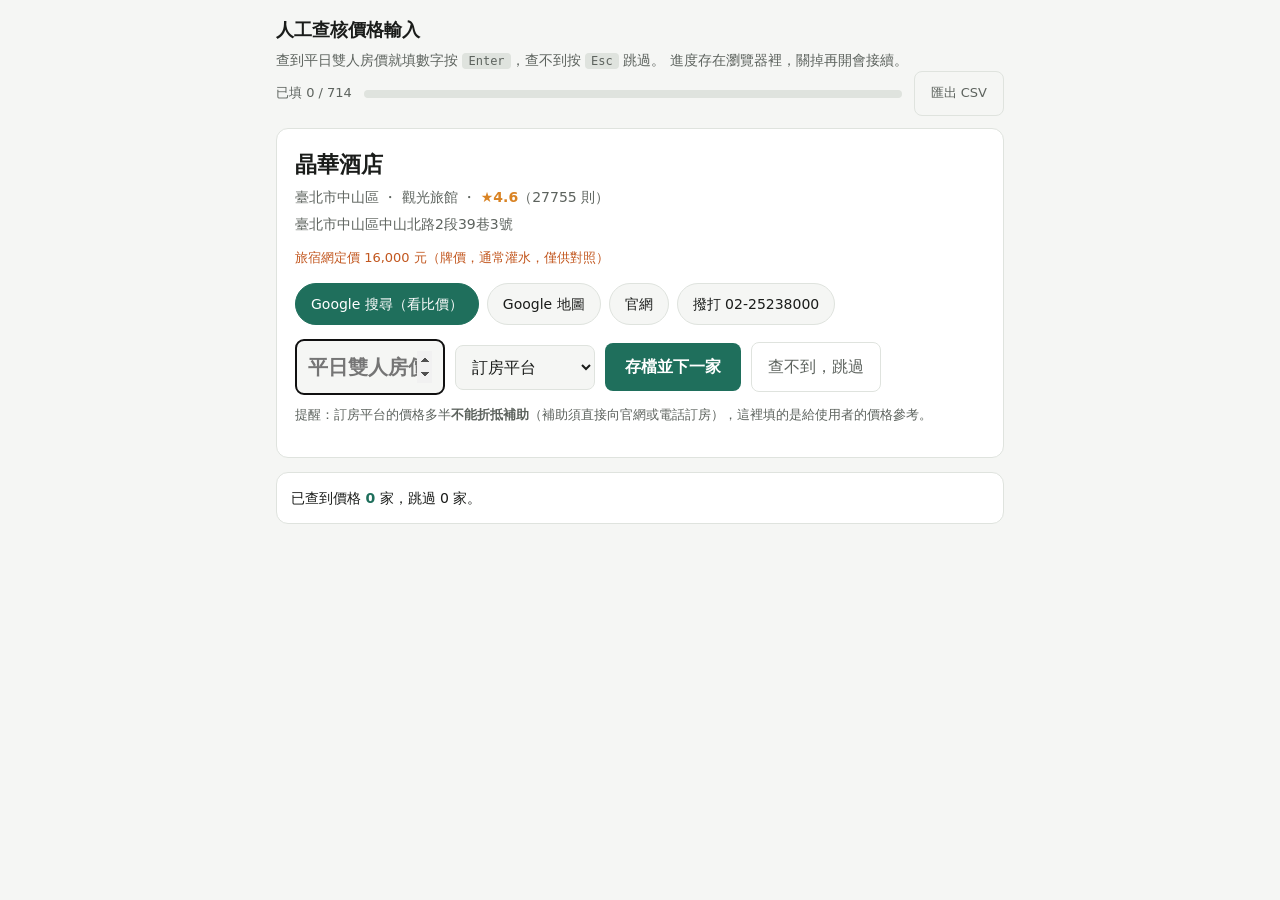
==== overrides/entry.html @ bee87e1b "feat: 訂房平台平日報價管線（SerpApi Google Hotels）＋人工輸入工具 使用者指出重複的事該由機器做 —— 同意。自己寫程式大量查 Google 會撞機器人 偵測，那條線不跨；但" ====
<!DOCTYPE html>
<html lang="zh-Hant">
<head>
<meta charset="utf-8">
<meta name="viewport" content="width=device-width, initial-scale=1">
<title>人工查核價格輸入</title>
<style>
:root{--bg:#f5f6f4;--panel:#fff;--ink:#1a1c1a;--ink2:#5d635e;--line:#dfe3de;
      --brand:#1f6f5c;--accent:#c2571f}
@media (prefers-color-scheme:dark){:root{--bg:#14171a;--panel:#1c2024;--ink:#e8ecea;
      --ink2:#9aa5a0;--line:#2c3238;--brand:#4bbf9e;--accent:#e08a4e}}
*{box-sizing:border-box}
body{margin:0;background:var(--bg);color:var(--ink);
     font:16px/1.6 "Noto Sans TC","PingFang TC","Microsoft JhengHei",system-ui,sans-serif}
.wrap{max-width:760px;margin:0 auto;padding:16px}
h1{font-size:18px;margin:0 0 4px}
.bar{display:flex;align-items:center;gap:12px;flex-wrap:wrap;margin-bottom:12px;
     font-size:13px;color:var(--ink2)}
.prog{flex:1 1 200px;height:8px;background:var(--line);border-radius:99px;overflow:hidden}
.prog i{display:block;height:100%;background:var(--brand)}
.card{background:var(--panel);border:1px solid var(--line);border-radius:12px;padding:18px}
.name{font-size:22px;font-weight:700;margin:0}
.meta{color:var(--ink2);font-size:14px;margin:4px 0 0}
.star{color:#d98324;font-weight:700}
.rack{color:var(--accent);font-size:13px}
.links{display:flex;flex-wrap:wrap;gap:8px;margin:14px 0}
.links a,.links button{font:inherit;font-size:14px;padding:9px 15px;border-radius:99px;
     text-decoration:none;border:1px solid var(--line);background:var(--bg);color:var(--ink);cursor:pointer}
.links a.pri{background:var(--brand);color:#fff;border-color:var(--brand)}
.row{display:flex;gap:10px;align-items:center;flex-wrap:wrap;margin-top:14px}
input[type=number],select{font:inherit;padding:11px 12px;border:1px solid var(--line);
     border-radius:8px;background:var(--bg);color:var(--ink)}
input[type=number]{width:150px;font-size:20px;text-align:right;font-weight:700}
button.go{background:var(--brand);color:#fff;border:0;border-radius:8px;padding:11px 20px;
     font:inherit;font-weight:700;cursor:pointer}
button.skip{background:transparent;border:1px solid var(--line);color:var(--ink2);
     border-radius:8px;padding:11px 16px;font:inherit;cursor:pointer}
.hint{font-size:13px;color:var(--ink2);margin-top:10px}
.done{background:var(--panel);border:1px solid var(--line);border-radius:12px;
      padding:14px;margin-top:14px;font-size:14px}
.done b{color:var(--brand)}
table{width:100%;border-collapse:collapse;font-size:13px;margin-top:8px}
td,th{border-bottom:1px solid var(--line);padding:4px 6px;text-align:left}
kbd{background:var(--line);border-radius:4px;padding:1px 6px;font-size:12px}
</style>
</head>
<body>
<div class="wrap">
  <h1>人工查核價格輸入</h1>
  <p class="meta">查到平日雙人房價就填數字按 <kbd>Enter</kbd>，查不到按 <kbd>Esc</kbd> 跳過。
     進度存在瀏覽器裡，關掉再開會接續。</p>

  <div class="bar">
    <span id="count"></span>
    <span class="prog"><i id="bar" style="width:0"></i></span>
    <button class="skip" id="export">匯出 CSV</button>
  </div>

  <div class="card" id="card"></div>

  <div class="done" id="done"></div>
</div>

<script>
// 待填清單由 scripts/manual.py 產生，已依 Google 評論數由多到少排序，
// 先填的是最多人會點進去看的那些。
let LIST = [], idx = 0;
const KEY = 'stay-price-entry';
const saved = JSON.parse(localStorage.getItem(KEY) || '{}');

fetch('pending.json').then(r => r.json()).then(d => { LIST = d; next(); });

function remaining() { return LIST.filter(x => !saved[x.id]); }

function next() {
  const left = remaining();
  const total = LIST.length, done = total - left.length;
  document.getElementById('count').textContent = '已填 ' + done + ' / ' + total;
  document.getElementById('bar').style.width = (done / total * 100) + '%';
  renderDone();

  if (!left.length) {
    document.getElementById('card').innerHTML = '<p class="name">全部處理完了 🎉</p>' +
      '<p class="meta">按上面的「匯出 CSV」把結果存下來。</p>';
    return;
  }
  const s = left[0];
  const q = encodeURIComponent(s.name + ' ' + (s.where || ''));
  document.getElementById('card').innerHTML =
    '<p class="name">' + esc(s.name) + '</p>' +
    '<p class="meta">' + esc(s.where) + ' ・ ' + esc(s.kind) +
      (s.rating ? ' ・ <span class="star">★' + s.rating + '</span>（' + s.reviews + ' 則）' : '') +
      '</p>' +
    '<p class="meta">' + esc(s.addr || '') + '</p>' +
    (s.rack ? '<p class="rack">旅宿網定價 ' + s.rack.toLocaleString() +
              ' 元（牌價，通常灌水，僅供對照）</p>' : '') +
    '<div class="links">' +
      '<a class="pri" target="_blank" rel="noopener" href="https://www.google.com/search?q=' + q + '">Google 搜尋（看比價）</a>' +
      (s.maps ? '<a target="_blank" rel="noopener" href="' + esc(s.maps) + '">Google 地圖</a>' : '') +
      (s.web ? '<a target="_blank" rel="noopener" href="' + esc(s.web) + '">官網</a>' : '') +
      (s.tel ? '<a href="tel:' + esc(s.tel) + '">撥打 ' + esc(s.tel_raw || s.tel) + '</a>' : '') +
    '</div>' +
    '<div class="row">' +
      '<input type="number" id="price" placeholder="平日雙人房價" min="300" max="60000" step="10" autofocus>' +
      '<select id="src">' +
        '<option>訂房平台</option><option>官網</option><option>電話詢問</option><option>Google 地圖</option>' +
      '</select>' +
      '<button class="go" id="save">存檔並下一家</button>' +
      '<button class="skip" id="skip">查不到，跳過</button>' +
    '</div>' +
    '<p class="hint">提醒：訂房平台的價格多半<b>不能折抵補助</b>（補助須直接向官網或電話訂房），' +
    '這裡填的是給使用者的價格參考。</p>';

  const price = document.getElementById('price');
  price.focus();
  document.getElementById('save').onclick = () => save(s, false);
  document.getElementById('skip').onclick = () => save(s, true);
  price.onkeydown = e => {
    if (e.key === 'Enter') { save(s, false); }
    if (e.key === 'Escape') { save(s, true); }
  };
}

function save(s, skipped) {
  const v = parseInt(document.getElementById('price').value, 10);
  if (!skipped && (!v || v < 300 || v > 60000)) {
    document.getElementById('price').focus();
    return;
  }
  saved[s.id] = skipped ? { skip: 1 }
    : { price: v, src: document.getElementById('src').value,
        date: new Date().toISOString().slice(0, 10), name: s.name };
  localStorage.setItem(KEY, JSON.stringify(saved));
  next();
}

function renderDone() {
  const got = Object.entries(saved).filter(([, v]) => v.price);
  const skipped = Object.values(saved).filter(v => v.skip).length;
  document.getElementById('done').innerHTML =
    '已查到價格 <b>' + got.length + '</b> 家，跳過 ' + skipped + ' 家。' +
    (got.length ? '<table><tr><th>旅宿</th><th>價格</th><th>來源</th></tr>' +
      got.slice(-8).reverse().map(([, v]) =>
        '<tr><td>' + esc(v.name) + '</td><td>' + v.price + '</td><td>' + esc(v.src) + '</td></tr>'
      ).join('') + '</table>' : '');
}

document.getElementById('export').onclick = () => {
  const rows = [['hohi_id', '旅宿名稱', '平日雙人房價', '來源', '查核日期']];
  for (const [id, v] of Object.entries(saved)) {
    if (v.price) { rows.push([id, v.name, v.price, v.src, v.date]); }
  }
  if (rows.length === 1) { alert('還沒有填任何價格'); return; }
  const csv = '﻿' + rows.map(r => r.map(c => '"' + String(c).replace(/"/g, '""') + '"').join(',')).join('\n');
  const a = document.createElement('a');
  a.href = URL.createObjectURL(new Blob([csv], { type: 'text/csv' }));
  a.download = 'filled.csv';
  a.click();
};

function esc(s) {
  return String(s == null ? '' : s).replace(/[&<>"']/g,
    c => ({ '&': '&amp;', '<': '&lt;', '>': '&gt;', '"': '&quot;', "'": '&#39;' }[c]));
}
</script>
</body>
</html>
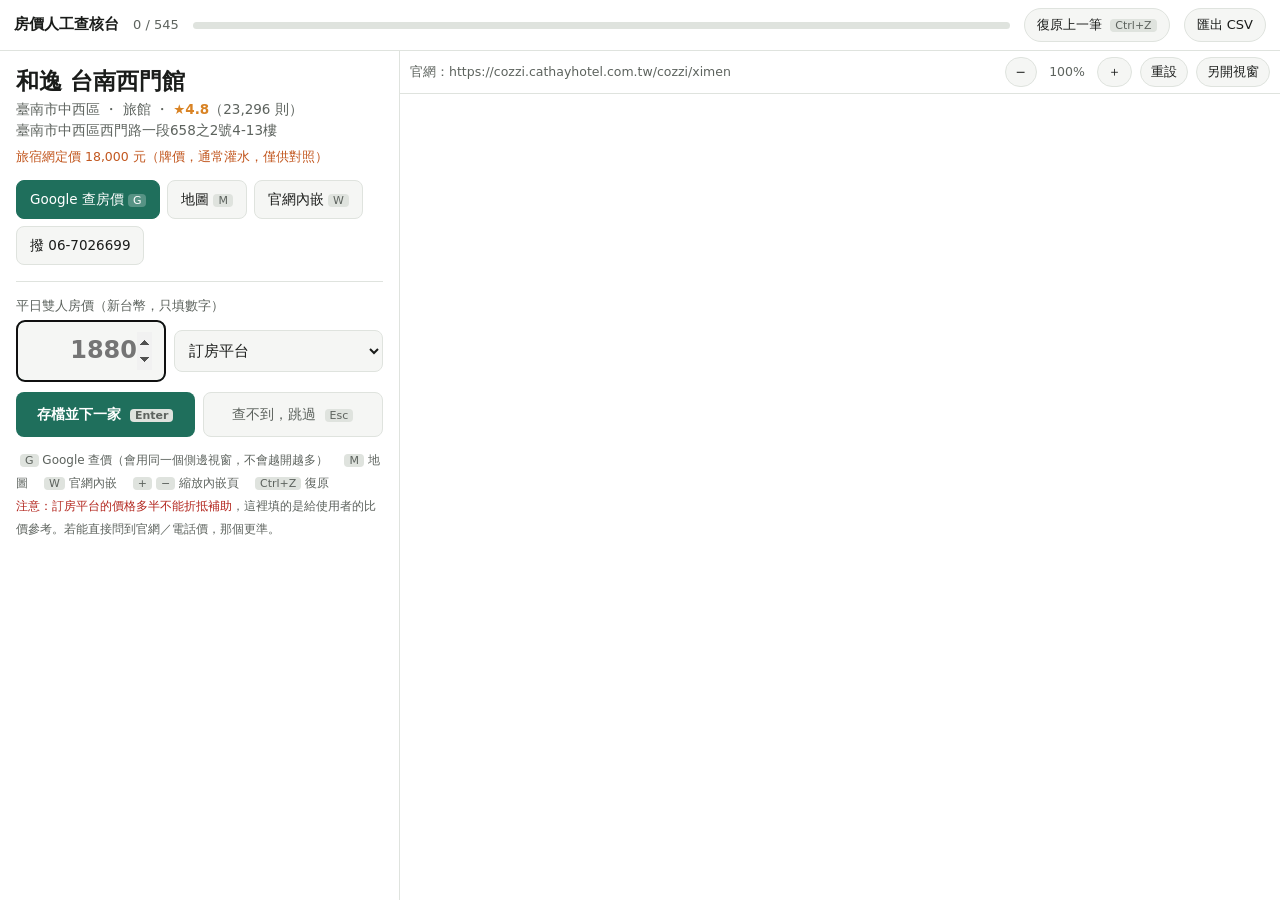
==== commit d3b16b5e: "feat: 重新設計人工查核台；修正待填清單漏算其他價格來源 manual.py：待填清單原本只排除業者自報與官網抽價，沒算進方案文字、 無頭瀏覽器與平台報價，因此一直顯示 714 家。修正後是真正的" ====
--- a/overrides/entry.html
+++ b/overrides/entry.html
@@ -3,164 +3,339 @@
 <head>
 <meta charset="utf-8">
 <meta name="viewport" content="width=device-width, initial-scale=1">
-<title>人工查核價格輸入</title>
+<title>房價人工查核台</title>
 <style>
 :root{--bg:#f5f6f4;--panel:#fff;--ink:#1a1c1a;--ink2:#5d635e;--line:#dfe3de;
-      --brand:#1f6f5c;--accent:#c2571f}
+      --brand:#1f6f5c;--accent:#c2571f;--warn:#b3261e}
 @media (prefers-color-scheme:dark){:root{--bg:#14171a;--panel:#1c2024;--ink:#e8ecea;
-      --ink2:#9aa5a0;--line:#2c3238;--brand:#4bbf9e;--accent:#e08a4e}}
+      --ink2:#9aa5a0;--line:#2c3238;--brand:#4bbf9e;--accent:#e08a4e;--warn:#f2b8b5}}
 *{box-sizing:border-box}
-body{margin:0;background:var(--bg);color:var(--ink);
-     font:16px/1.6 "Noto Sans TC","PingFang TC","Microsoft JhengHei",system-ui,sans-serif}
-.wrap{max-width:760px;margin:0 auto;padding:16px}
-h1{font-size:18px;margin:0 0 4px}
-.bar{display:flex;align-items:center;gap:12px;flex-wrap:wrap;margin-bottom:12px;
-     font-size:13px;color:var(--ink2)}
-.prog{flex:1 1 200px;height:8px;background:var(--line);border-radius:99px;overflow:hidden}
-.prog i{display:block;height:100%;background:var(--brand)}
-.card{background:var(--panel);border:1px solid var(--line);border-radius:12px;padding:18px}
-.name{font-size:22px;font-weight:700;margin:0}
-.meta{color:var(--ink2);font-size:14px;margin:4px 0 0}
+html,body{margin:0;height:100%;background:var(--bg);color:var(--ink);overflow:hidden;
+  font:15px/1.55 "Noto Sans TC","PingFang TC","Microsoft JhengHei",system-ui,sans-serif}
+body{display:flex;flex-direction:column}
+
+/* 頂列 */
+.top{display:flex;align-items:center;gap:14px;padding:8px 14px;background:var(--panel);
+     border-bottom:1px solid var(--line);flex:0 0 auto}
+.top h1{font-size:15px;margin:0;white-space:nowrap}
+.prog{flex:1 1 160px;height:7px;background:var(--line);border-radius:99px;overflow:hidden}
+.prog i{display:block;height:100%;background:var(--brand);transition:width .2s}
+.cnt{font-size:13px;color:var(--ink2);white-space:nowrap}
+.top button{font:inherit;font-size:13px;padding:6px 12px;border-radius:99px;
+  border:1px solid var(--line);background:var(--bg);color:var(--ink);cursor:pointer;white-space:nowrap}
+.top button:hover{border-color:var(--brand);color:var(--brand)}
+
+/* 主體：左輸入、右預覽 */
+.main{flex:1 1 auto;display:flex;min-height:0}
+.pane{width:400px;flex:0 0 auto;padding:16px;overflow:auto;background:var(--panel);
+      border-right:1px solid var(--line)}
+.view{flex:1 1 auto;position:relative;background:var(--bg);min-width:0}
+.view iframe{position:absolute;inset:0;width:100%;height:100%;border:0;background:#fff;
+  transform-origin:0 0}
+.viewbar{position:absolute;left:0;right:0;top:0;z-index:5;display:flex;align-items:center;
+  gap:8px;padding:6px 10px;background:var(--panel);border-bottom:1px solid var(--line);
+  font-size:12.5px;color:var(--ink2)}
+.viewbar button{font:inherit;font-size:12.5px;padding:4px 10px;border-radius:99px;
+  border:1px solid var(--line);background:var(--bg);color:var(--ink);cursor:pointer}
+.viewbar .zoomval{min-width:44px;text-align:center}
+.frameWrap{position:absolute;left:0;right:0;top:33px;bottom:0;overflow:hidden}
+.blocked{position:absolute;inset:33px 0 0 0;display:flex;align-items:center;justify-content:center;
+  padding:30px;text-align:center;color:var(--ink2);font-size:14px;line-height:1.9}
+
+/* 卡片 */
+.name{font-size:23px;font-weight:700;margin:0 0 2px;line-height:1.3}
+.meta{color:var(--ink2);font-size:13.5px;margin:0}
 .star{color:#d98324;font-weight:700}
-.rack{color:var(--accent);font-size:13px}
-.links{display:flex;flex-wrap:wrap;gap:8px;margin:14px 0}
-.links a,.links button{font:inherit;font-size:14px;padding:9px 15px;border-radius:99px;
-     text-decoration:none;border:1px solid var(--line);background:var(--bg);color:var(--ink);cursor:pointer}
-.links a.pri{background:var(--brand);color:#fff;border-color:var(--brand)}
-.row{display:flex;gap:10px;align-items:center;flex-wrap:wrap;margin-top:14px}
-input[type=number],select{font:inherit;padding:11px 12px;border:1px solid var(--line);
-     border-radius:8px;background:var(--bg);color:var(--ink)}
-input[type=number]{width:150px;font-size:20px;text-align:right;font-weight:700}
-button.go{background:var(--brand);color:#fff;border:0;border-radius:8px;padding:11px 20px;
-     font:inherit;font-weight:700;cursor:pointer}
-button.skip{background:transparent;border:1px solid var(--line);color:var(--ink2);
-     border-radius:8px;padding:11px 16px;font:inherit;cursor:pointer}
-.hint{font-size:13px;color:var(--ink2);margin-top:10px}
-.done{background:var(--panel);border:1px solid var(--line);border-radius:12px;
-      padding:14px;margin-top:14px;font-size:14px}
-.done b{color:var(--brand)}
-table{width:100%;border-collapse:collapse;font-size:13px;margin-top:8px}
-td,th{border-bottom:1px solid var(--line);padding:4px 6px;text-align:left}
-kbd{background:var(--line);border-radius:4px;padding:1px 6px;font-size:12px}
+.rack{color:var(--accent);font-size:12.5px;margin-top:6px}
+.acts{display:flex;flex-wrap:wrap;gap:7px;margin:14px 0 4px}
+.acts button,.acts a{font:inherit;font-size:13.5px;padding:8px 13px;border-radius:8px;
+  border:1px solid var(--line);background:var(--bg);color:var(--ink);cursor:pointer;text-decoration:none}
+.acts .pri{background:var(--brand);color:#fff;border-color:var(--brand)}
+kbd{background:var(--line);border-radius:4px;padding:0 5px;font-size:11px;margin-left:4px;
+    font-family:inherit;color:var(--ink2)}
+.acts .pri kbd{background:rgba(255,255,255,.25);color:#fff}
+
+.entry{margin-top:16px;padding-top:14px;border-top:1px solid var(--line)}
+.entry label{display:block;font-size:12.5px;color:var(--ink2);margin-bottom:5px}
+.inrow{display:flex;gap:8px;align-items:center}
+#price{width:150px;font:inherit;font-size:24px;font-weight:700;text-align:right;padding:10px 12px;
+  border:2px solid var(--brand);border-radius:8px;background:var(--bg);color:var(--ink)}
+#src{font:inherit;padding:10px;border:1px solid var(--line);border-radius:8px;
+  background:var(--bg);color:var(--ink);flex:1 1 auto}
+.go{margin-top:10px;display:flex;gap:8px}
+.go button{flex:1 1 0;font:inherit;font-size:14px;padding:11px;border-radius:8px;border:0;cursor:pointer}
+.go .save{background:var(--brand);color:#fff;font-weight:700}
+.go .skip{background:var(--bg);border:1px solid var(--line);color:var(--ink2)}
+.hint{font-size:12px;color:var(--ink2);margin-top:12px;line-height:1.9}
+.warn{color:var(--warn)}
+.recent{margin-top:14px;font-size:12.5px;color:var(--ink2)}
+.recent table{width:100%;border-collapse:collapse;margin-top:5px}
+.recent td{border-bottom:1px solid var(--line);padding:3px 4px}
+.recent td:last-child{text-align:right;font-weight:700;color:var(--ink)}
+.empty{padding:60px 20px;text-align:center}
 </style>
 </head>
 <body>
-<div class="wrap">
-  <h1>人工查核價格輸入</h1>
-  <p class="meta">查到平日雙人房價就填數字按 <kbd>Enter</kbd>，查不到按 <kbd>Esc</kbd> 跳過。
-     進度存在瀏覽器裡，關掉再開會接續。</p>
-
-  <div class="bar">
-    <span id="count"></span>
-    <span class="prog"><i id="bar" style="width:0"></i></span>
-    <button class="skip" id="export">匯出 CSV</button>
+
+<div class="top">
+  <h1>房價人工查核台</h1>
+  <span class="cnt" id="cnt"></span>
+  <span class="prog"><i id="bar"></i></span>
+  <button id="undo">復原上一筆 <kbd>Ctrl+Z</kbd></button>
+  <button id="export">匯出 CSV</button>
+</div>
+
+<div class="main">
+  <div class="pane" id="pane"></div>
+  <div class="view">
+    <div class="viewbar">
+      <span id="frameLabel">預覽</span>
+      <span style="flex:1"></span>
+      <button id="zoomOut">−</button>
+      <span class="zoomval" id="zoomVal">100%</span>
+      <button id="zoomIn">＋</button>
+      <button id="zoomReset">重設</button>
+      <button id="popOut">另開視窗</button>
+    </div>
+    <div class="frameWrap"><iframe id="frame" referrerpolicy="no-referrer"
+      sandbox="allow-scripts allow-same-origin allow-popups allow-forms"></iframe></div>
+    <div class="blocked" id="blocked" hidden></div>
   </div>
-
-  <div class="card" id="card"></div>
-
-  <div class="done" id="done"></div>
 </div>
 
 <script>
-// 待填清單由 scripts/manual.py 產生，已依 Google 評論數由多到少排序，
-// 先填的是最多人會點進去看的那些。
-let LIST = [], idx = 0;
-const KEY = 'stay-price-entry';
-const saved = JSON.parse(localStorage.getItem(KEY) || '{}');
-
-fetch('pending.json').then(r => r.json()).then(d => { LIST = d; next(); });
-
-function remaining() { return LIST.filter(x => !saved[x.id]); }
-
-function next() {
-  const left = remaining();
-  const total = LIST.length, done = total - left.length;
-  document.getElementById('count').textContent = '已填 ' + done + ' / ' + total;
-  document.getElementById('bar').style.width = (done / total * 100) + '%';
-  renderDone();
-
-  if (!left.length) {
-    document.getElementById('card').innerHTML = '<p class="name">全部處理完了 🎉</p>' +
-      '<p class="meta">按上面的「匯出 CSV」把結果存下來。</p>';
+/* ------------------------------------------------------------------
+   房價人工查核台
+
+   一個硬限制先講清楚：Google 搜尋與 Google 地圖都送
+   `X-Frame-Options: SAMEORIGIN`，瀏覽器強制禁止嵌入 iframe，沒有繞法。
+   所以：
+     - 業者官網 → 直接內嵌在右邊（多數民宿網站沒擋），可縮放
+     - Google 搜尋／地圖 → 開在一個「固定名稱」的側邊視窗，換下一家時
+       直接替換同一個視窗的內容，效果接近內嵌，而且那個視窗的縮放比例
+       瀏覽器會依網域記住，設一次就好
+------------------------------------------------------------------- */
+
+var LIST = [], zoom = 1, popup = null;
+var KEY = 'stay-price-entry-v2';
+var saved = JSON.parse(localStorage.getItem(KEY) || '{}');
+var history_ = [];
+
+fetch('pending.json?' + Date.now()).then(function (r) { return r.json(); })
+  .then(function (d) { LIST = d; render(); })
+  .catch(function (e) {
+    document.getElementById('pane').innerHTML =
+      '<p class="empty">讀不到 pending.json：' + esc(e.message) +
+      '<br><br>請先跑 <code>python scripts/manual.py</code>，並用本機伺服器開啟這個頁面。</p>';
+  });
+
+function left() { return LIST.filter(function (x) { return !saved[x.id]; }); }
+
+function render() {
+  var rest = left(), total = LIST.length, done = total - rest.length;
+  document.getElementById('cnt').textContent = done + ' / ' + total;
+  document.getElementById('bar').style.width = (total ? done / total * 100 : 0) + '%';
+
+  if (!rest.length) {
+    document.getElementById('pane').innerHTML =
+      '<p class="empty"><b style="font-size:20px">全部處理完了 🎉</b><br><br>' +
+      '按上面的「匯出 CSV」存檔，再把內容貼進 overrides/prices.csv。</p>';
+    setFrame('', '');
     return;
   }
-  const s = left[0];
-  const q = encodeURIComponent(s.name + ' ' + (s.where || ''));
-  document.getElementById('card').innerHTML =
+
+  var s = rest[0];
+  document.getElementById('pane').innerHTML =
     '<p class="name">' + esc(s.name) + '</p>' +
     '<p class="meta">' + esc(s.where) + ' ・ ' + esc(s.kind) +
-      (s.rating ? ' ・ <span class="star">★' + s.rating + '</span>（' + s.reviews + ' 則）' : '') +
-      '</p>' +
-    '<p class="meta">' + esc(s.addr || '') + '</p>' +
-    (s.rack ? '<p class="rack">旅宿網定價 ' + s.rack.toLocaleString() +
+      (s.rating ? ' ・ <span class="star">★' + s.rating + '</span>（' +
+                  Number(s.reviews).toLocaleString() + ' 則）' : '') + '</p>' +
+    (s.addr ? '<p class="meta">' + esc(s.addr) + '</p>' : '') +
+    (s.rack ? '<p class="rack">旅宿網定價 ' + Number(s.rack).toLocaleString() +
               ' 元（牌價，通常灌水，僅供對照）</p>' : '') +
-    '<div class="links">' +
-      '<a class="pri" target="_blank" rel="noopener" href="https://www.google.com/search?q=' + q + '">Google 搜尋（看比價）</a>' +
-      (s.maps ? '<a target="_blank" rel="noopener" href="' + esc(s.maps) + '">Google 地圖</a>' : '') +
-      (s.web ? '<a target="_blank" rel="noopener" href="' + esc(s.web) + '">官網</a>' : '') +
-      (s.tel ? '<a href="tel:' + esc(s.tel) + '">撥打 ' + esc(s.tel_raw || s.tel) + '</a>' : '') +
+
+    '<div class="acts">' +
+      '<button class="pri" data-go="g">Google 查房價<kbd>G</kbd></button>' +
+      '<button data-go="m">地圖<kbd>M</kbd></button>' +
+      (s.web ? '<button data-go="w">官網內嵌<kbd>W</kbd></button>' : '') +
+      (s.tel ? '<a href="tel:' + esc(s.tel) + '">撥 ' + esc(s.tel_raw || s.tel) + '</a>' : '') +
     '</div>' +
-    '<div class="row">' +
-      '<input type="number" id="price" placeholder="平日雙人房價" min="300" max="60000" step="10" autofocus>' +
-      '<select id="src">' +
-        '<option>訂房平台</option><option>官網</option><option>電話詢問</option><option>Google 地圖</option>' +
-      '</select>' +
-      '<button class="go" id="save">存檔並下一家</button>' +
-      '<button class="skip" id="skip">查不到，跳過</button>' +
+
+    '<div class="entry">' +
+      '<label>平日雙人房價（新台幣，只填數字）</label>' +
+      '<div class="inrow">' +
+        '<input type="number" id="price" min="300" max="60000" step="10" placeholder="1880">' +
+        '<select id="src">' +
+          '<option>訂房平台</option><option>官網</option>' +
+          '<option>電話詢問</option><option>Google 地圖</option>' +
+        '</select>' +
+      '</div>' +
+      '<div class="go">' +
+        '<button class="save" data-act="save">存檔並下一家 <kbd>Enter</kbd></button>' +
+        '<button class="skip" data-act="skip">查不到，跳過 <kbd>Esc</kbd></button>' +
+      '</div>' +
     '</div>' +
-    '<p class="hint">提醒：訂房平台的價格多半<b>不能折抵補助</b>（補助須直接向官網或電話訂房），' +
-    '這裡填的是給使用者的價格參考。</p>';
-
-  const price = document.getElementById('price');
-  price.focus();
-  document.getElementById('save').onclick = () => save(s, false);
-  document.getElementById('skip').onclick = () => save(s, true);
-  price.onkeydown = e => {
-    if (e.key === 'Enter') { save(s, false); }
-    if (e.key === 'Escape') { save(s, true); }
-  };
-}
-
-function save(s, skipped) {
-  const v = parseInt(document.getElementById('price').value, 10);
-  if (!skipped && (!v || v < 300 || v > 60000)) {
-    document.getElementById('price').focus();
-    return;
+
+    '<p class="hint">' +
+      '<kbd>G</kbd> Google 查價（會用同一個側邊視窗，不會越開越多）　' +
+      '<kbd>M</kbd> 地圖　' + (s.web ? '<kbd>W</kbd> 官網內嵌　' : '') +
+      '<kbd>+</kbd><kbd>−</kbd> 縮放內嵌頁　<kbd>Ctrl+Z</kbd> 復原<br>' +
+      '<span class="warn">注意：訂房平台的價格多半不能折抵補助</span>，' +
+      '這裡填的是給使用者的比價參考。若能直接問到官網／電話價，那個更準。' +
+    '</p>' +
+    recentHTML();
+
+  // 有官網就先內嵌官網；沒有就把畫面留給 Google 側邊視窗
+  if (s.web) { openWeb(s); } else { setFrame('', '這家沒有登錄官網。\n按 G 用側邊視窗查 Google。'); }
+
+  var p = document.getElementById('price');
+  p.focus();
+  document.querySelectorAll('[data-go]').forEach(function (b) {
+    b.onclick = function () { action(b.dataset.go, s); };
+  });
+  document.querySelectorAll('[data-act]').forEach(function (b) {
+    b.onclick = function () { commit(s, b.dataset.act === 'skip'); };
+  });
+}
+
+function recentHTML() {
+  var got = Object.keys(saved).filter(function (k) { return saved[k].price; });
+  if (!got.length) { return ''; }
+  var rows = got.slice(-6).reverse().map(function (k) {
+    return '<tr><td>' + esc(saved[k].name) + '</td><td>' + saved[k].price + '</td></tr>';
+  }).join('');
+  return '<div class="recent">已填 ' + got.length + ' 筆，最近：<table>' + rows + '</table></div>';
+}
+
+/* --------------------------------------------------- 右側預覽與側邊視窗 */
+
+function setFrame(url, message) {
+  var f = document.getElementById('frame'), b = document.getElementById('blocked');
+  if (url) {
+    f.src = url;
+    f.hidden = false;
+    b.hidden = true;
+    // 被 X-Frame-Options 擋掉時畫面會是空白，給個逃生說明
+    clearTimeout(setFrame._t);
+    setFrame._t = setTimeout(function () {
+      try {
+        if (!f.contentWindow || f.contentWindow.length === undefined) { throw 0; }
+      } catch (e) { /* 跨網域讀不到是正常的，不代表被擋 */ }
+    }, 1500);
+  } else {
+    f.hidden = true;
+    f.src = 'about:blank';
+    b.hidden = false;
+    b.textContent = message || '';
   }
-  saved[s.id] = skipped ? { skip: 1 }
+}
+
+function openWeb(s) {
+  document.getElementById('frameLabel').textContent = '官網：' + s.web;
+  setFrame(s.web, '');
+  applyZoom();
+}
+
+function popupUrl(url, label) {
+  // 固定視窗名稱：每次都替換同一個視窗的內容，不會開一堆
+  var w = Math.min(760, Math.round(screen.availWidth * 0.45));
+  var f = 'width=' + w + ',height=' + (screen.availHeight - 80) +
+          ',left=' + (screen.availWidth - w) + ',top=0,scrollbars=yes,resizable=yes';
+  popup = window.open(url, 'stayPriceLookup', f);
+  if (popup) { popup.focus(); }
+  document.getElementById('frameLabel').textContent = label;
+}
+
+function action(kind, s) {
+  var q = encodeURIComponent(s.name + ' ' + (s.where || ''));
+  if (kind === 'g') {
+    popupUrl('https://www.google.com/search?q=' + q, 'Google 查價（側邊視窗）');
+  } else if (kind === 'm') {
+    popupUrl(s.maps || ('https://www.google.com/maps/search/?api=1&query=' + q), '地圖（側邊視窗）');
+  } else if (kind === 'w' && s.web) {
+    openWeb(s);
+  }
+}
+
+function applyZoom() {
+  var f = document.getElementById('frame');
+  f.style.transform = 'scale(' + zoom + ')';
+  f.style.width = (100 / zoom) + '%';
+  f.style.height = (100 / zoom) + '%';
+  document.getElementById('zoomVal').textContent = Math.round(zoom * 100) + '%';
+}
+document.getElementById('zoomIn').onclick = function () { zoom = Math.min(2, zoom + 0.1); applyZoom(); };
+document.getElementById('zoomOut').onclick = function () { zoom = Math.max(0.3, zoom - 0.1); applyZoom(); };
+document.getElementById('zoomReset').onclick = function () { zoom = 1; applyZoom(); };
+document.getElementById('popOut').onclick = function () {
+  var f = document.getElementById('frame');
+  if (f.src && f.src !== 'about:blank') { popupUrl(f.src, '官網（側邊視窗）'); }
+};
+
+/* --------------------------------------------------------------- 存檔 */
+
+function commit(s, skipped) {
+  var el = document.getElementById('price');
+  var v = parseInt(el.value, 10);
+  if (!skipped) {
+    if (!v || v < 300 || v > 60000) { el.focus(); el.select(); return; }
+  }
+  saved[s.id] = skipped
+    ? { skip: 1, name: s.name }
     : { price: v, src: document.getElementById('src').value,
         date: new Date().toISOString().slice(0, 10), name: s.name };
+  history_.push(s.id);
   localStorage.setItem(KEY, JSON.stringify(saved));
-  next();
-}
-
-function renderDone() {
-  const got = Object.entries(saved).filter(([, v]) => v.price);
-  const skipped = Object.values(saved).filter(v => v.skip).length;
-  document.getElementById('done').innerHTML =
-    '已查到價格 <b>' + got.length + '</b> 家，跳過 ' + skipped + ' 家。' +
-    (got.length ? '<table><tr><th>旅宿</th><th>價格</th><th>來源</th></tr>' +
-      got.slice(-8).reverse().map(([, v]) =>
-        '<tr><td>' + esc(v.name) + '</td><td>' + v.price + '</td><td>' + esc(v.src) + '</td></tr>'
-      ).join('') + '</table>' : '');
-}
-
-document.getElementById('export').onclick = () => {
-  const rows = [['hohi_id', '旅宿名稱', '平日雙人房價', '來源', '查核日期']];
-  for (const [id, v] of Object.entries(saved)) {
+  render();
+}
+
+document.getElementById('undo').onclick = undo;
+function undo() {
+  var id = history_.pop();
+  if (!id) { return; }
+  delete saved[id];
+  localStorage.setItem(KEY, JSON.stringify(saved));
+  render();
+}
+
+document.addEventListener('keydown', function (e) {
+  var rest = left();
+  if (!rest.length) { return; }
+  var s = rest[0];
+  var typing = e.target && e.target.id === 'price';
+
+  if (e.key === 'Enter') { e.preventDefault(); commit(s, false); return; }
+  if (e.key === 'Escape') { e.preventDefault(); commit(s, true); return; }
+  if ((e.ctrlKey || e.metaKey) && e.key.toLowerCase() === 'z') { e.preventDefault(); undo(); return; }
+  if (e.key === '+' || e.key === '=') { e.preventDefault(); zoom = Math.min(2, zoom + 0.1); applyZoom(); return; }
+  if (e.key === '-') { e.preventDefault(); zoom = Math.max(0.3, zoom - 0.1); applyZoom(); return; }
+
+  // 數字輸入框裡不攔字母，否則打不了字（雖然是數字框，還是留一手）
+  if (typing && /^[0-9]$/.test(e.key)) { return; }
+  var k = e.key.toLowerCase();
+  if (k === 'g' || k === 'm' || k === 'w') { e.preventDefault(); action(k, s); }
+});
+
+document.getElementById('export').onclick = function () {
+  var rows = [['hohi_id', '旅宿名稱', '平日雙人房價', '來源', '查核日期']];
+  Object.keys(saved).forEach(function (id) {
+    var v = saved[id];
     if (v.price) { rows.push([id, v.name, v.price, v.src, v.date]); }
-  }
+  });
   if (rows.length === 1) { alert('還沒有填任何價格'); return; }
-  const csv = '﻿' + rows.map(r => r.map(c => '"' + String(c).replace(/"/g, '""') + '"').join(',')).join('\n');
-  const a = document.createElement('a');
+  var csv = '﻿' + rows.map(function (r) {
+    return r.map(function (c) { return '"' + String(c).replace(/"/g, '""') + '"'; }).join(',');
+  }).join('\r\n');
+  var a = document.createElement('a');
   a.href = URL.createObjectURL(new Blob([csv], { type: 'text/csv' }));
   a.download = 'filled.csv';
   a.click();
 };
 
 function esc(s) {
-  return String(s == null ? '' : s).replace(/[&<>"']/g,
-    c => ({ '&': '&amp;', '<': '&lt;', '>': '&gt;', '"': '&quot;', "'": '&#39;' }[c]));
+  return String(s == null ? '' : s).replace(/[&<>"']/g, function (c) {
+    return { '&': '&amp;', '<': '&lt;', '>': '&gt;', '"': '&quot;', "'": '&#39;' }[c];
+  });
 }
 </script>
 </body>
